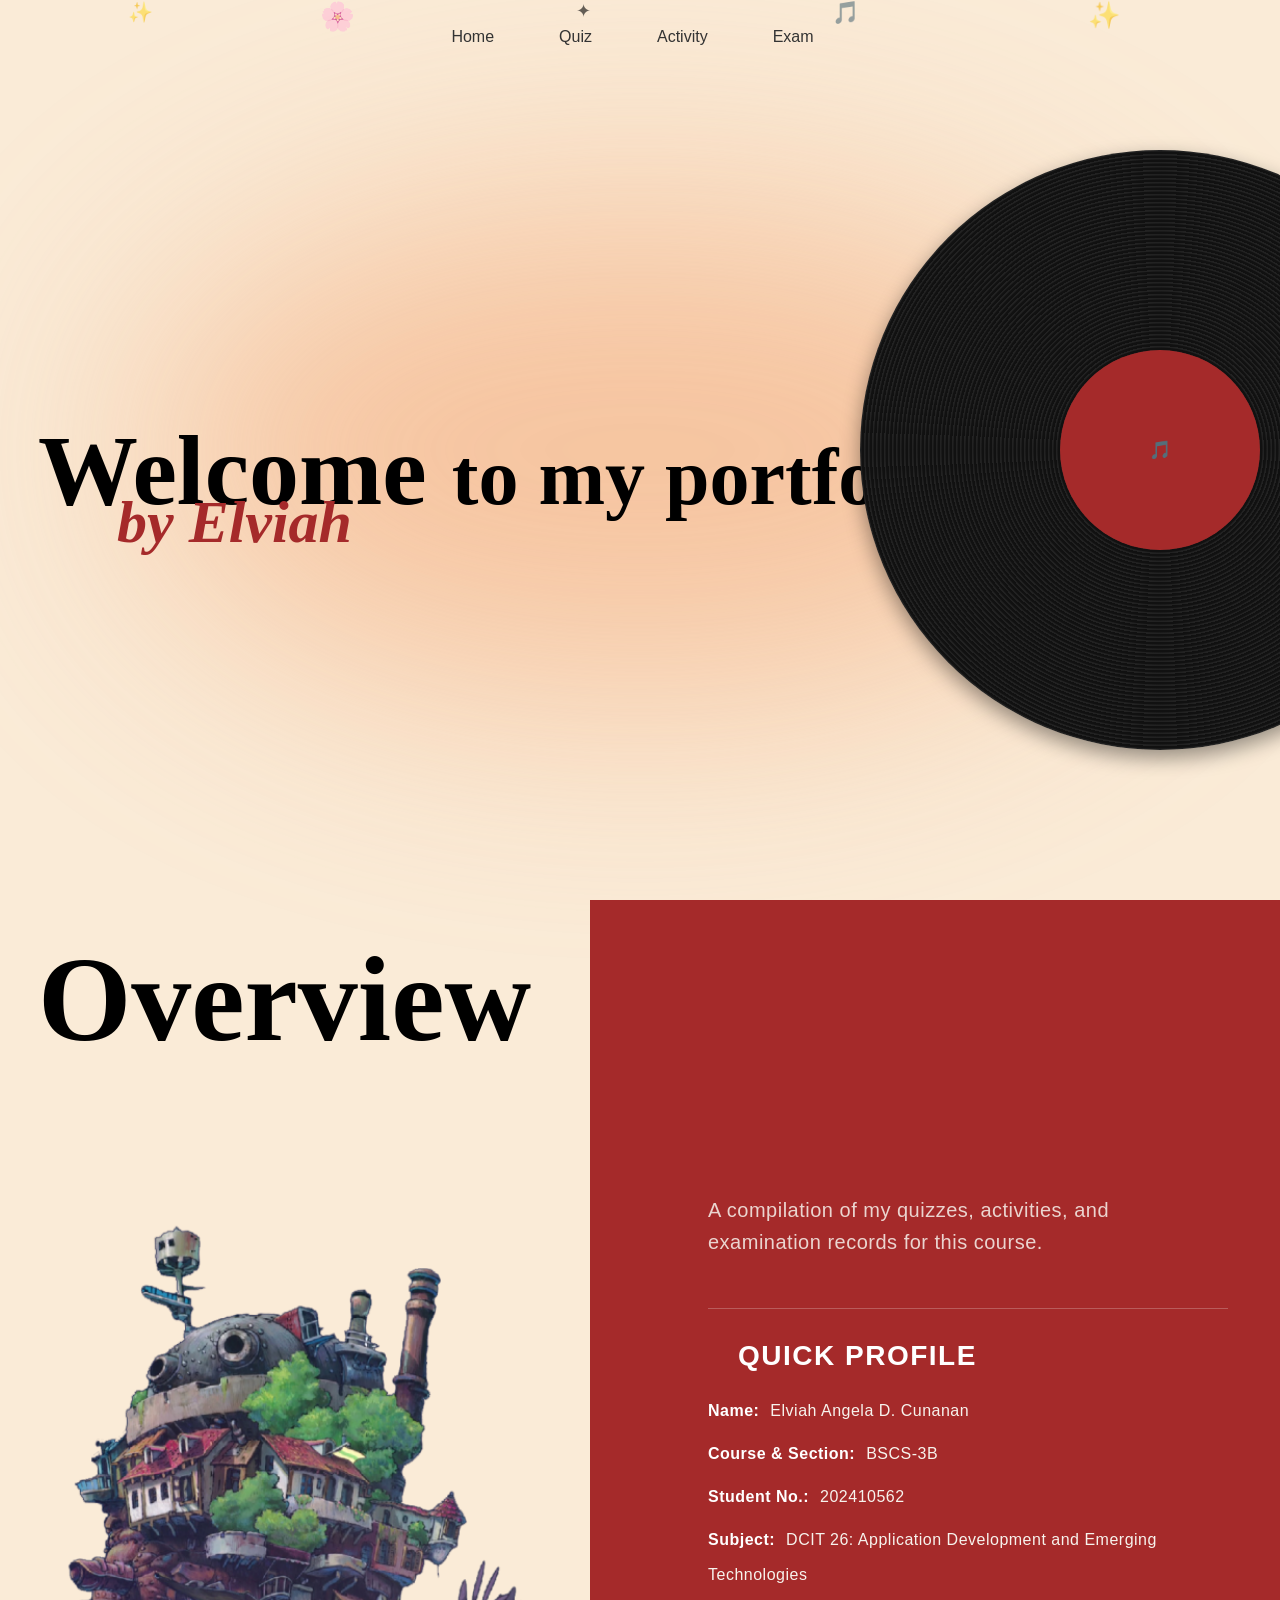
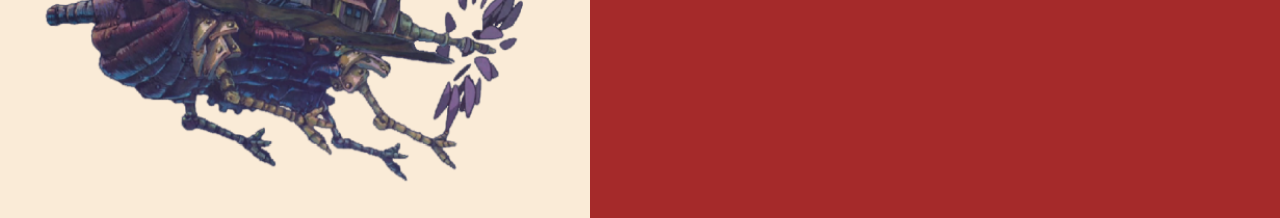
==== index.html @ 4d214ffa "Add files via upload" ====
<!DOCTYPE html>
<html>

<head>
    <title>Elviah's Portfolio</title>
    <link rel="stylesheet" href="style.css">  <!-- to link on style.css  -->
</head>
<body>
     <nav>               <!-- to link for navigations -->
    <a href="index.html">Home</a> 
    <a href="quiz.html">Quiz</a>
    <a href="activity.html">Activity</a>
    <a href="exam.html">Exam</a>
  </nav>

<div class="greet">
  <!-- Default message before clicking vinyl -->
  <div id="initial-msg" class="message active-msg">
    <h1><span class="welcome">Welcome </span>to my portfolio </h1>
    <h2><span class= "by"><em>by Elviah</em></span></h2>
  </div>

  <!-- Message shown after clicking vinyl -->
  <div id="intro-msg" class="message hidden-msg">
    <h1>Hello, <span class="name">my name is</span></h1>
    <h2><em><b>Elviah Angela D. Cunanan</b></em></h2>
  </div>
</div>

 <script src="script.js"></script> <!-- to link on script.js  -->
 <!-- Vinyl Record Player Container -->
<!-- Vinyl Record Player Container -->
<div class="turntable" id="vinyl-player">
  
  <!-- 1. Your profile picture (starts hidden behind the record) -->
  <img id="my-photo" src="./assets/me.jpg" alt="Elviah Angela D. Cunanan">

  <!-- 2. The vinyl record disk -->
  <div class="vinyl-record">
    <div class="record-label">🎵</div>
  </div>

</div>

<!-- Audio element -->
<audio id="portfolio-song" src="moving-castle.mp3" loop></audio>

<!-- Floating Background Elements -->
<div class="floating-container">
  <span class="float-item">✨</span>
  <span class="float-item">🌸</span>
  <span class="float-item">✦</span>
  <span class="float-item">🎵</span>
  <span class="float-item">✨</span>
</div>
<div class="overview">
  <h3>Overview </h3>
</div>



<div class="overview2">
  <p>A compilation of my quizzes, activities, and examination records for this course.</p>
</div>

<div class="profile">
  <h3>Quick Profile</h3>
  <p><strong>Name:</strong> Elviah Angela D. Cunanan</p>
  <p><strong>Course & Section:</strong> BSCS-3B</p>
  <p><strong>Student No.:</strong> 202410562</p>
  <p><strong>Subject:</strong> DCIT 26: Application Development and Emerging Technologies</p>
</div>
</body>

 <div class="cas">
    <img id="castle" src="assets/castle.png" alt="moving-castle">
</div>
</html>
---- style.css ----
/* Define the fade-in sequence */
@keyframes fadeInUp {
  from {
    opacity: 0;
    transform: translateY(20px);
  }
  to {
    opacity: 1;
    transform: translateY(0);
  }
}

nav {
  display: flex; /* Lines up the links in a row */
  gap: 50px;     /* Adds spacing between each link */
  justify-content: center;
  padding-top: 20px;
  font-family:sans-serif;
}

body {
  background-color: antiquewhite;
  overflow-x: hidden; /* Prevents horizontal scrollbars when photo slides out */
}

/* Style your nav links with a transition */
nav a {
  display: inline-block;
  color: #333;
  text-decoration: none;
  margin-right: 15px;
  transition: transform 0.3s ease, color 0.3s ease;
}

/* Make links pop on hover */
nav a:hover {
  color: brown;
}

/* Animate the heading on page load */
h1, h2 {
  animation: fadeInUp 1s ease-out forwards;
  padding-left: 30px;
}
h1 {
  font-size: 80px;
  margin-bottom: 0;
}

.greet {
  display: flex;
  flex-direction: column;   /* Stacks elements top-to-bottom */
  justify-content: center; /* Centers vertically */
  min-height: 100vh;       /* Takes up 100% of the viewport height */
}

.by {
  font-size: 60px;
  color: brown;
  margin-top: -50px;
  display: block;
  text-align: right;     /* Aligns text to the right side */
  padding-right:920px;   /* Keeps a small gap from the far right edge */
}

.welcome {
  font-size: 100px;
}

.name {
  font-size: 50px;
}

h2 {
  font-size: 90px;
  margin-top: 10px;
   color: brown;
}

/* ==========================================
   TURNTABLE & VINYL SETUP
   ========================================== */

/* Vinyl Container on the right */
.turntable {
  position: absolute;
  right: -180px;
  top: 50%;
  transform: translateY(-50%);
  width: 600px;
  height: 600px;
  cursor: pointer;
}

/* Profile Picture: Placed directly behind the vinyl */
#my-photo {
  position: absolute;
  top: 50%;
  left: 50%;
  transform: translate(-50%, -50%);
  width: 500px;  /* Sized nicely relative to 600px record */
  height: 500px;
  object-fit: cover;
  border-radius: 50%;
  z-index: 1; /* Layer 1 (BEHIND vinyl) */
  transition: transform 0.6s cubic-bezier(0.175, 0.885, 0.32, 1.275);
}

/* Vinyl Disk Design */
.vinyl-record {
  animation: fadeInLeft 1s ease-out forwards;
  width: 600px;
  height: 600px;
  background: repeating-radial-gradient(
    circle,
    #111 0px,
    #111 2px,
    #222 3px,
    #222 4px
  );
  border-radius: 50%;
  position: relative;
  z-index: 2; /* Layer 2 (IN FRONT of photo) */
  box-shadow: 0 8px 20px rgba(0, 0, 0, 0.4);
  transition: transform 0.5s ease;
}

@keyframes fadeInLeft {
  from {
    opacity: 0;
    transform: translateX(20px);
  }
  to {
    opacity: 1;
    transform: translateY(0);
  }
}

/* Center Label */
.record-label {
  position: absolute;
  top: 50%;
  left: 50%;
  transform: translate(-50%, -50%);
  width: 200px;
  height: 200px;
  background-color: brown;
  border-radius: 50%;
  display: flex;
  align-items: center;
  justify-content: center;
  color: white;
  font-size: 18px;
}

/* Spin Animation Class */
.spinning {
  animation: spin 3s linear infinite;
}

@keyframes spin {
  from {
    transform: rotate(0deg);
  }
  to {
    transform: rotate(360deg);
  }
}

/* Slide out photo to the left when hovered or active */
.turntable:hover #my-photo,
.turntable.active #my-photo {
  transform: translate(-130%, -50%); /* Slide out to left */
}

/* ==========================================
   2. SUBTLE FLOATING BACKGROUND ELEMENTS
   ========================================== */

.floating-container {
  position: fixed;
  top: 0;
  left: 0;
  width: 100vw;
  height: 100vh;
  pointer-events: none; /* Allows clicking through elements */
  z-index: 0;           /* Behind text and turntable */
  overflow: hidden;
}

.float-item {
  position: absolute;
  font-size: 24px;
  opacity: 0.6;
  animation: floatUp 8s ease-in-out infinite;
}

/* Position each item across the screen with different timings */
.float-item:nth-child(1) { left: 10%; animation-delay: 0s; font-size: 20px; }
.float-item:nth-child(2) { left: 25%; animation-delay: 2s; font-size: 28px; }
.float-item:nth-child(3) { left: 45%; animation-delay: 4s; font-size: 18px; }
.float-item:nth-child(4) { left: 65%; animation-delay: 1s; font-size: 22px; }
.float-item:nth-child(5) { left: 85%; animation-delay: 3s; font-size: 26px; }

/* Floating animation keyframes */
@keyframes floatUp {
  0% {
    transform: translateY(100vh) rotate(0deg);
    opacity: 0;
  }
  20% {
    opacity: 0.7;
  }
  80% {
    opacity: 0.7;
  }
  100% {
    transform: translateY(-10vh) rotate(360deg);
    opacity: 0;
  }
}

/* Smooth fade transitions for messages */
.message {
  transition: opacity 0.5s ease, transform 0.6s cubic-bezier(0.175, 0.885, 0.32, 1.275);
}

.active-msg {
  display: block;
  opacity: 1;
  transform: translateX(0);
}

.hidden-msg {
  display: none;
  opacity: 0;
  transform: translateY(10px);
}

/* Shifts text left to make room when vinyl is hovered or playing */
.turntable:hover ~ .greet #initial-msg,
.turntable.active ~ .greet #initial-msg {
  transform: translateX(-150px);
}

/* Create space so the page can scroll down */
body {
  min-height: 200vh; /* Gives the page scrollable depth */
}

h3 {
  font-size: 120px;
  display: block;
  margin: 0;               /* Clears default margins */
 padding-left: 30px;
}
h3 {
  line-height: 0.9;   /* Removes bottom margin to close the gap */
}

/* Container alignment inside the red background */
.overview2, .profile {
  position: relative;
  z-index: 2;
  margin-left: 700px;           /* Aligns within red section */
  color: #f7f3ed;               /* Soft off-white for clean contrast */
  font-family: sans-serif;       /* Clean, modern typeface */
  text-align: left;             /* Left-aligned text looks more editorial */
  max-width: 520px;
  
}

/* Top description text */
.overview2 {
  font-size: 20px;
  font-weight: 300;             /* Light font weight */
  line-height: 1.6;
  letter-spacing: 0.5px;
  margin-top: 140px;
  margin-bottom: 50px;
  opacity: 0.85;                /* Subtle muted tone */
}

/* Quick Profile section */
.profile {
  font-size: 16px;
  font-weight: 300;
  line-height: 2.2;
  letter-spacing: 0.5px;
  border-top: 1px solid rgba(247, 243, 237, 0.25); /* Ultra-thin minimalist divider */
  padding-top: 30px;
}
.profile h3 {
  font-size: 28px;        /* Brings title back down to scale */
  line-height: 1.2;       /* Keeps 'Quick' and 'Profile' close together */
  font-weight: 600;
  letter-spacing: 1.5px;
  text-transform: uppercase;
  color: #ffffff;
  margin-bottom: 20px;
}

/* Makes labels bright white and bold */
.profile strong {
  color: #ffffff;
  font-weight: 600;
  margin-right: 6px;
}

/* Keeps paragraph lines neat and spaced out */
.profile p {
  margin: 8px 0;
  color: #f7f3ed;
}

/* Pseudo-element acting as the background image container sitting below the fold */
body::after {
  content: "";
  position: absolute;
  top: 100vh; /* Starts right below the first page view */
  left: 0;
  width: 100vw;
  height: 102vh;
  background-color: brown;
  margin-left: 590px;
  background-size: cover;
  background-position: center;
  z-index: -1;
  
  /* Scroll-driven reveal animation */
  animation: bgScrollReveal linear forwards;
  animation-timeline: view();
  animation-range: entry 0% cover 40%;
}
@keyframes bgScrollReveal {
  from {
    opacity: 0;
    clip-path: inset(20% 0 20% 0); /* Clips top and bottom */
  }
  to {
    opacity: 1;
    clip-path: inset(0 0 0 0);      /* Fully expands */
  }
}
/* Scroll-driven animation for "about me" headings */
.overview, .cas {
  animation: textScrollReveal linear forwards;
  animation-timeline: view();
  animation-range: entry 10% cover 40%;
}

/* Keyframes for h3 and h4 text animation */
@keyframes textScrollReveal {
  from {
    opacity: 0;
    transform: translateY(60px);
    filter: blur(4px);
  }
  to {
    opacity: 1;
    transform: translateY(0);
    filter: blur(0px);
  }
}

/* Keeps the container positioned independently */
.cas {
  position: absolute;
  top: 135vh;            /* Vertical placement right under the Overview title */
  left: 30px;            /* Horizontal alignment on the beige side */
  z-index: 2;            /* Keeps it visible above background elements */
  width: 260px;          /* Restricts box width */
}

/* Image scaling */
#castle {
  width: 200%;           /* Fills the .cas container width */
  height: auto;
  display: block;
  object-fit: contain;
}



/* Step 2: Glowing Blurred Aura Circle */
body::before {
  content: "";
  position: fixed;
  top: 50%;
  left: 50%;
  transform: translate(-50%, -50%); /* Centers the aura on screen */
  width: 1000px;                     /* Size of the aura core */
  height: 500px;
  background-color: #f4b083;        /* Aura Center Color (e.g., Hot Pink) */
  border-radius: 50%;               /* Turns the square into a circle */
  filter: blur(120px);              /* Gaussian blur effect */
  opacity: 0.65;                    /* Softens glow intensity */
  z-index: -1;                      /* Keeps aura behind all page content */
  pointer-events: none;             /* Prevents click interference */
}
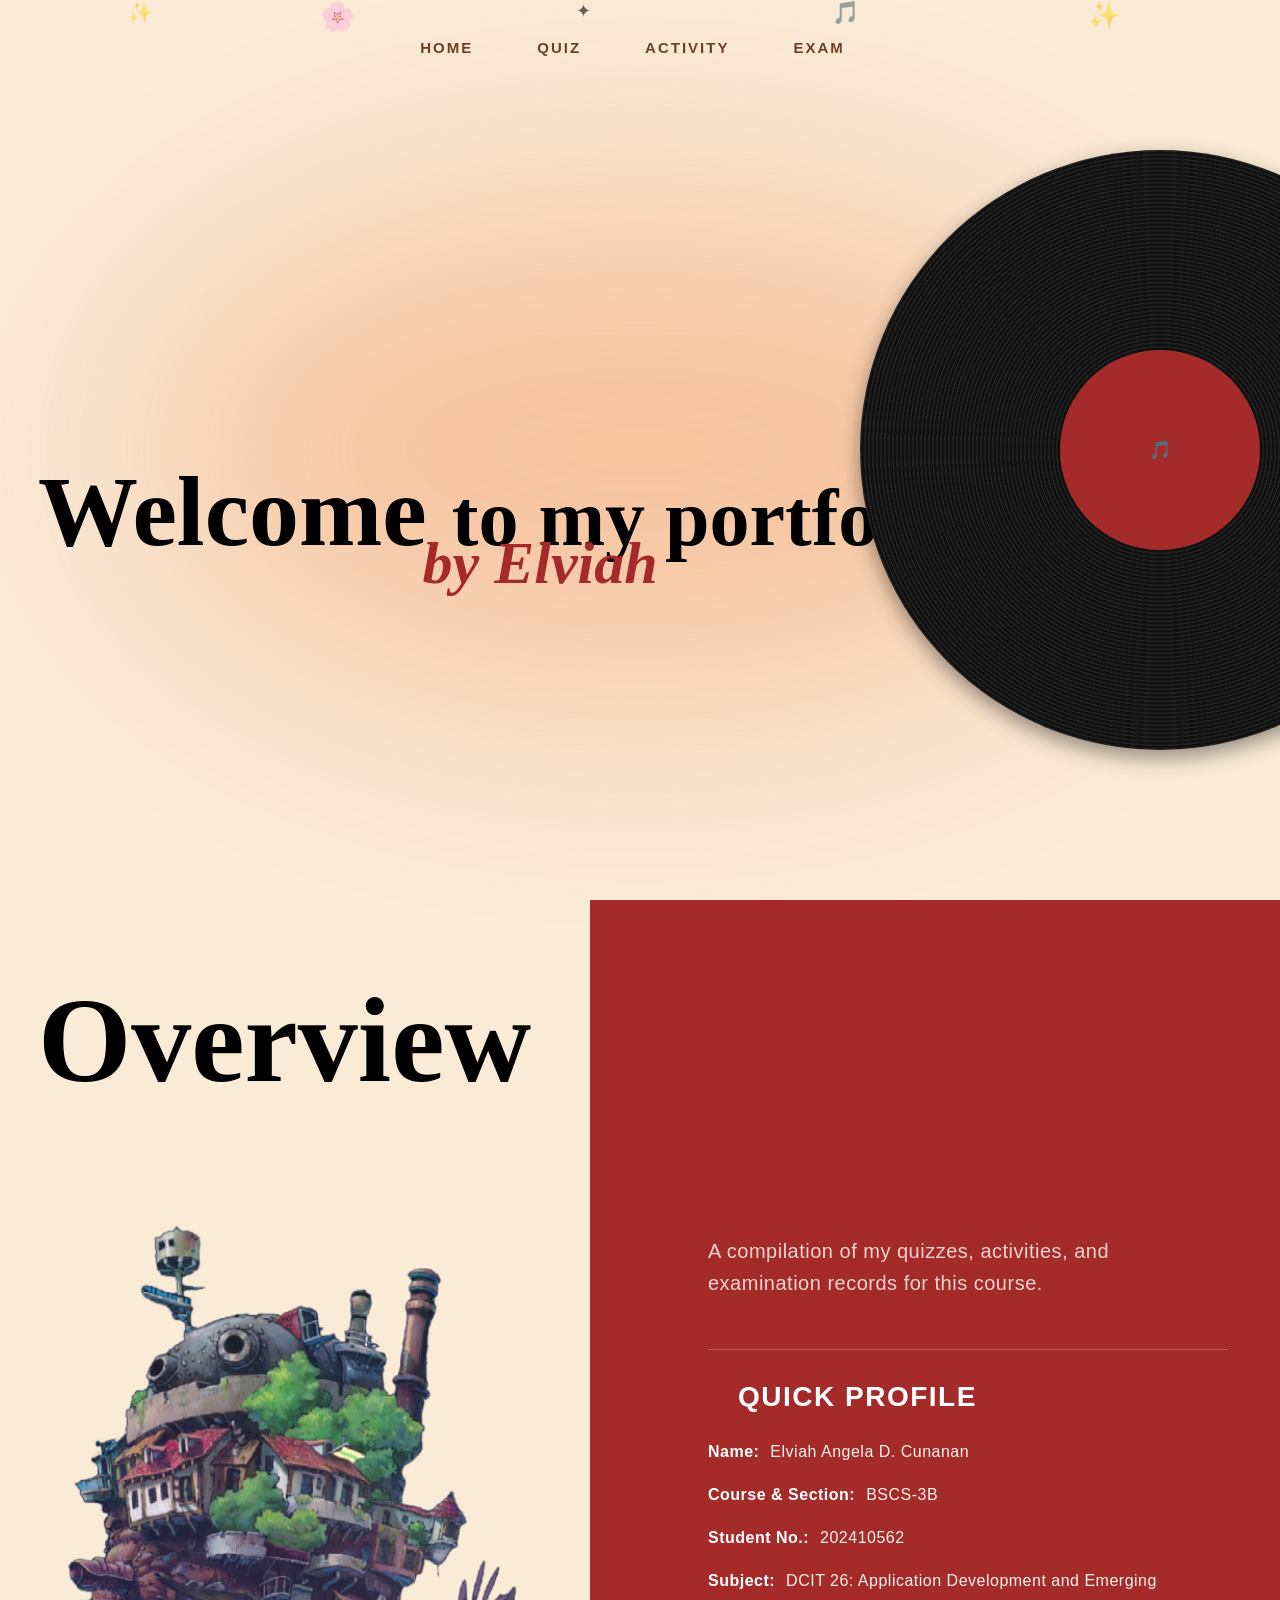
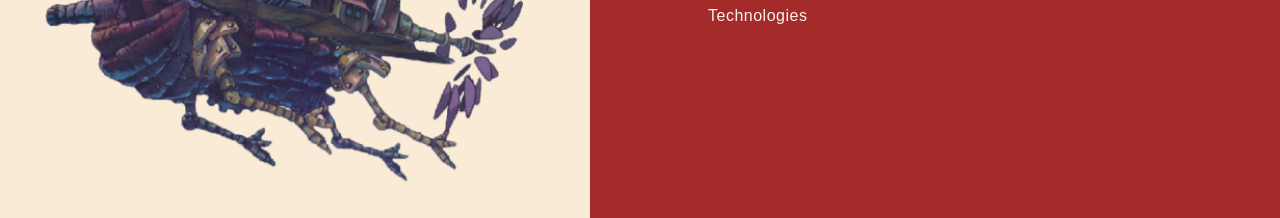
==== commit 72523018: "Add files via upload" ====
--- a/index.html
+++ b/index.html
@@ -43,8 +43,10 @@
 </div>
 
 <!-- Audio element -->
+ <script src="item-select.js"></script>
 <audio id="portfolio-song" src="moving-castle.mp3" loop></audio>
-
+  <script src="audio-player.js"></script>
+  
 <!-- Floating Background Elements -->
 <div class="floating-container">
   <span class="float-item">✨</span>
@@ -70,6 +72,10 @@
   <p><strong>Student No.:</strong> 202410562</p>
   <p><strong>Subject:</strong> DCIT 26: Application Development and Emerging Technologies</p>
 </div>
+
+
+
+
 </body>
 
  <div class="cas">
--- a/style.css
+++ b/style.css
@@ -43,7 +43,7 @@
   padding-left: 30px;
 }
 h1 {
-  font-size: 80px;
+  font-size: clamp(32px, 9vw, 80px);
   margin-bottom: 0;
 }
 
@@ -55,24 +55,24 @@
 }
 
 .by {
-  font-size: 60px;
+  font-size: clamp(24px, 6vw, 60px);
   color: brown;
   margin-top: -50px;
   display: block;
   text-align: right;     /* Aligns text to the right side */
-  padding-right:920px;   /* Keeps a small gap from the far right edge */
+  padding-right: clamp(20px, 48vw, 920px);   /* Keeps a small gap from the far right edge, scales with viewport */
 }
 
 .welcome {
-  font-size: 100px;
+  font-size: clamp(40px, 11vw, 100px);
 }
 
 .name {
-  font-size: 50px;
+  font-size: clamp(22px, 6vw, 50px);
 }
 
 h2 {
-  font-size: 90px;
+  font-size: clamp(36px, 10vw, 90px);
   margin-top: 10px;
    color: brown;
 }
@@ -249,7 +249,7 @@
 }
 
 h3 {
-  font-size: 120px;
+  font-size: clamp(44px, 13vw, 120px);
   display: block;
   margin: 0;               /* Clears default margins */
  padding-left: 30px;
@@ -397,4 +397,155 @@
   opacity: 0.65;                    /* Softens glow intensity */
   z-index: -1;                      /* Keeps aura behind all page content */
   pointer-events: none;             /* Prevents click interference */
-}+}
+/* ==========================================
+   RESPONSIVE / MOBILE ADAPTATIONS
+   (desktop rules above are untouched — these
+   only kick in on narrower screens)
+   ========================================== */
+
+@media (max-width: 900px) {
+
+  /* Turntable: was a fixed 600px block pinned off the right edge.
+     Bring it into the flow, centered, and scaled down so it
+     doesn't get clipped or overlap the text on phones. */
+  .turntable {
+    position: relative;
+    right: auto;
+    top: auto;
+    transform: none;
+    width: min(70vw, 320px);
+    height: min(70vw, 320px);
+    margin: 20px auto 50px;
+  }
+
+  /* .turntable sits right before the "Overview" heading in the
+     HTML; give the heading its own top space too so spacing
+     holds even if the vinyl's size/margins change later. */
+  .overview {
+    margin-top: 30px;
+    padding-top: 10px;
+  }
+
+  #my-photo {
+    width: 85%;
+    height: 85%;
+  }
+
+  .vinyl-record {
+    width: 100%;
+    height: 100%;
+  }
+
+  .record-label {
+    width: 33%;
+    height: 33%;
+    font-size: 14px;
+  }
+
+  .turntable:hover #my-photo,
+  .turntable.active #my-photo {
+    transform: translate(-115%, -50%);
+  }
+
+  .turntable:hover ~ .greet #initial-msg,
+  .turntable.active ~ .greet #initial-msg {
+    transform: none;
+  }
+
+  .greet {
+    text-align: center;
+  }
+
+  h1, h2 {
+    padding-left: 16px;
+    padding-right: 16px;
+    text-align: center;
+  }
+
+  .by {
+    text-align: center;
+    padding-right: 16px;
+  }
+
+  /* Overview / Quick Profile block: was pinned 700px from the
+     left assuming a wide desktop canvas. Let it use the full
+     width and stack naturally on phones. */
+  .overview2, .profile {
+    margin-left: 20px;
+    margin-right: 20px;
+    max-width: calc(100% - 40px);
+  }
+
+  body::after {
+    margin-left: 0;
+    width: 100vw;
+  }
+
+  /* Castle image: was absolutely offset assuming lots of side
+     room. Keep it in flow and cap its width so it never causes
+     horizontal scrolling. */
+  .cas {
+    position: relative;
+    top: 0;
+    left: 0;
+    width: 90%;
+    max-width: 260px;
+    margin: 20px auto;
+  }
+
+  #castle {
+    width: 100%;
+  }
+}
+
+@media (max-width: 480px) {
+  .turntable {
+    width: min(75vw, 260px);
+    height: min(75vw, 260px);
+  }
+}
+nav {
+  display: flex;
+  gap: 45px;
+  justify-content: center;
+  align-items: center;
+  padding: 25px 20px;
+  font-family: sans-serif;
+  position: relative;
+  z-index: 50;
+  /* no background — lets the page's warm glow show through */
+}
+
+nav a {
+  position: relative;
+  display: inline-block;
+  color: #6b4226; /* warm espresso brown, softer than black */
+  text-decoration: none;
+  font-size: 15px;
+  font-weight: 600;
+  letter-spacing: 2px;
+  text-transform: uppercase;
+  padding: 6px 2px;
+  transition: color 0.3s ease;
+}
+
+/* Thin underline that grows in on hover */
+nav a::after {
+  content: '';
+  position: absolute;
+  left: 0;
+  bottom: 0;
+  width: 0;
+  height: 1.5px;
+  background-color: brown;
+  transition: width 0.35s ease;
+}
+
+nav a:hover {
+  color: brown;
+}
+
+nav a:hover::after {
+  width: 100%;
+}
